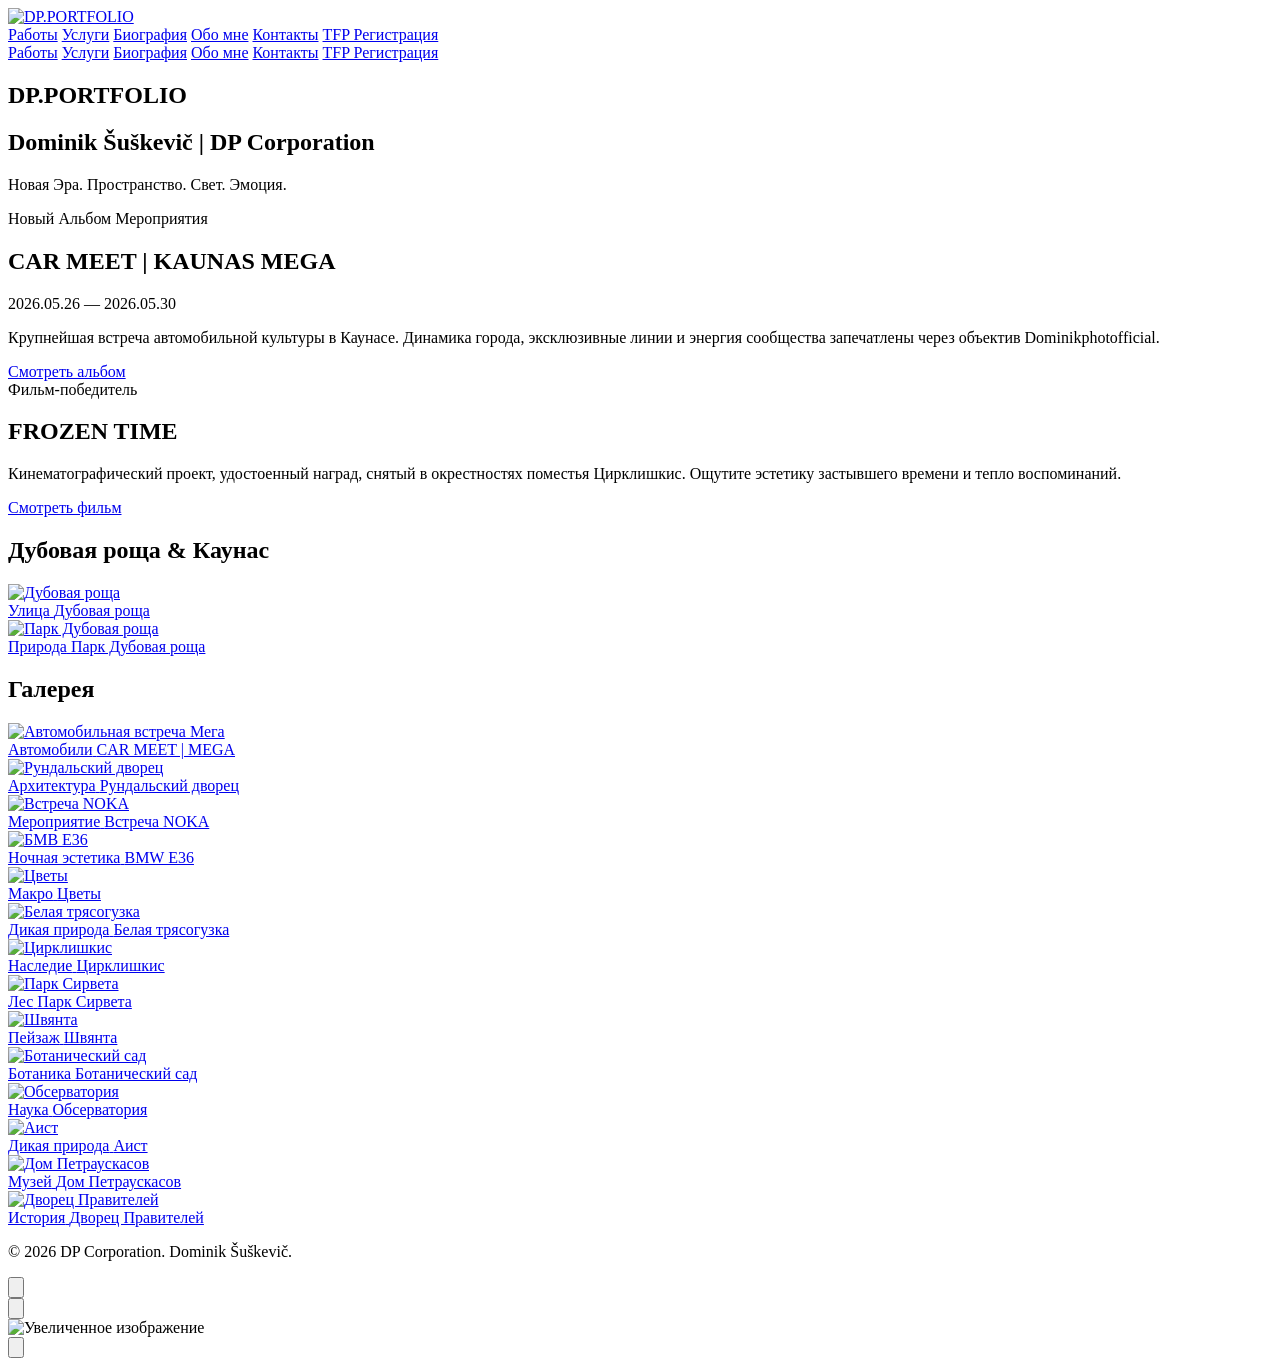
==== index.html @ 05be157c "Create index.html" ====
<!DOCTYPE html>
<html lang="ru">
<head>
    <meta charset="UTF-8">
    <meta name="viewport" content="width=device-width, initial-scale=1.0, maximum-scale=1.0, user-scalable=no">
    <title>DP.PORTFOLIO | Новая Эра</title>
    <meta name="description" content="Кино в повседневности. Истории, остановленные во времени. DP.PORTFOLIO — это не галерея изображений. Это визуальный рассказ.">
    <meta name="robots" content="index, follow, max-image-preview:large, max-video-preview:-1">
    <link rel="canonical" href="https://ru.dominikphotofficial.lt/">
    <meta property="og:type" content="website">
    <meta property="og:site_name" content="DP.PORTFOLIO">
    <meta property="og:title" content="DP.PORTFOLIO | Новая Эра">
    <meta property="og:description" content="Кино в повседневности. Истории, остановленные во времени.">
    <meta property="og:url" content="https://ru.dominikphotofficial.lt/">
    <meta property="og:image" content="https://i.postimg.cc/90JLjs3J/IMG-7652.jpg">
    <meta property="og:image:width" content="1200">
    <meta property="og:image:height" content="800">
    <meta property="og:locale" content="ru_RU">
    <meta name="twitter:card" content="summary_large_image">
    <meta name="twitter:title" content="DP.PORTFOLIO | Новая Эра">
    <meta name="twitter:description" content="Кино в повседневности. Истории, остановленные во времени.">
    <meta name="twitter:image" content="https://i.postimg.cc/90JLjs3J/IMG-7652.jpg">
    <link rel="preconnect" href="https://fonts.googleapis.com">
    <link rel="preconnect" href="https://fonts.gstatic.com" crossorigin>
    <link href="https://fonts.googleapis.com/css2?family=Josefin+Sans:wght@300;400&family=Jost:wght@300;400;500;600&display=swap" rel="stylesheet">
    <link rel="stylesheet" href="style.css">
    <link rel="icon" type="image/png" href="https://iili.io/fjNLbs4.png">
    <script type="application/ld+json">
    {
      "@context": "https://schema.org",
      "@type": "Organization",
      "name": "DP Corporation",
      "url": "https://ru.dominikphotofficial.lt/",
      "logo": "https://iili.io/fjNLbs4.png",
      "brand": {
        "@type": "Brand",
        "name": "DP.PORTFOLIO"
      },
      "founder": {
        "@type": "Person",
        "name": "Dominik Šuškevič",
        "jobTitle": "Director, Photographer, Cinematographer",
        "url": "https://ru.dominikphotofficial.lt/biography.html"
      }
    }
    </script>
</head>
<body>
    <div id="preloader">
        <div class="loader"></div>
    </div>
    
    <header id="main-header">
        <a href="index.html" class="logo">
            <img src="https://iili.io/fjNLbs4.png" alt="DP.PORTFOLIO">
        </a>
        <nav class="desktop-nav">
            <a href="index.html" class="nav-link">Работы</a>
            <a href="services.html" class="nav-link">Услуги</a>
            <a href="biography.html" class="nav-link">Биография</a>
            <a href="about.html" class="nav-link">Обо мне</a>
            <a href="contacts.html" class="nav-link">Контакты</a>
            <a href="tfp-booking.html" class="nav-link tfp-link">TFP Регистрация</a>
        </nav>
        <div class="burger" id="burger-menu">
            <span></span>
            <span></span>
            <span></span>
        </div>
    </header>

    <div class="nav-overlay" id="nav-overlay">
        <nav class="mobile-nav">
            <a href="index.html" class="nav-link">Работы</a>
            <a href="services.html" class="nav-link">Услуги</a>
            <a href="biography.html" class="nav-link">Биография</a>
            <a href="about.html" class="nav-link">Обо мне</a>
            <a href="contacts.html" class="nav-link">Контакты</a>
            <a href="tfp-booking.html" class="nav-link tfp-link">TFP Регистрация</a>
        </nav>
    </div>
    
    <section class="hero fade-in-up">
        <div class="hero-slider">
            <div class="hero-slide active" style="background-image: url('https://i.postimg.cc/90JLjs3J/IMG-7652.jpg');"></div>
            <div class="hero-slide" style="background-image: url('https://i.postimg.cc/4NqyTsg1/LATVIJA-2025-33.jpg');"></div>
            <div class="hero-slide" style="background-image: url('https://i.postimg.cc/vTpSGtSm/BMWE36-01.jpg');"></div>
        </div>
        <div class="hero-overlay"></div>
        <div class="hero-content">
            <h1>DP.PORTFOLIO</h1>
            <h2>Dominik Šuškevič | DP Corporation</h2>
            <div class="divider"></div>
            <p>Новая Эра. Пространство. Свет. Эмоция.</p>
        </div>
    </section>

    <section class="container">
        <div class="film-promo-board fade-in-up">
            <div class="promo-bg" style="background-image: url('https://i.postimg.cc/90JLjs3J/IMG-7652.jpg');"></div>
            <div class="promo-content">
                <span class="promo-badge">Новый Альбом Мероприятия</span>
                <h2>CAR MEET | KAUNAS MEGA</h2>
                <p class="promo-date">2026.05.26 — 2026.05.30</p>
                <div class="divider"></div>
                <p>Крупнейшая встреча автомобильной культуры в Каунасе. Динамика города, эксклюзивные линии и энергия сообщества запечатлены через объектив Dominikphotofficial.</p>
                <a href="albums/car-meet-kaunas.html" class="promo-btn">Смотреть альбом</a>
            </div>
        </div>

        <div class="film-promo-board dark-board fade-in-up">
            <div class="promo-bg" style="background-image: url('https://i.postimg.cc/65bZ2sxk/Frozen-time.png');"></div>
            <div class="promo-content">
                <span class="promo-badge">Фильм-победитель</span>
                <h2>FROZEN TIME</h2>
                <div class="divider"></div>
                <p>Кинематографический проект, удостоенный наград, снятый в окрестностях поместья Цирклишкис. Ощутите эстетику застывшего времени и тепло воспоминаний.</p>
                <a href="frozen-time.html" class="promo-btn">Смотреть фильм</a>
            </div>
        </div>

        <h2 class="section-title fade-in-up">Дубовая роща & Каунас</h2>
        <div class="divider fade-in-up"></div>
        <div class="bento-grid">
            <a href="albums/azuolynas.html" class="bento-item bento-wide fade-in-up">
                <img src="https://i.postimg.cc/B60zcQNx/street-nature-01.jpg" alt="Дубовая роща" loading="lazy">
                <div class="bento-overlay">
                    <span class="bento-category">Улица</span>
                    <span class="bento-title">Дубовая роща</span>
                </div>
            </a>
            <a href="albums/azuolyno-parkas.html" class="bento-item bento-wide fade-in-up">
                <img src="https://i.postimg.cc/8PmLjkfL/street_azuolynas_33.jpg" alt="Парк Дубовая роща" loading="lazy">
                <div class="bento-overlay">
                    <span class="bento-category">Природа</span>
                    <span class="bento-title">Парк Дубовая роща</span>
                </div>
            </a>
        </div>

        <h2 class="section-title fade-in-up">Галерея</h2>
        <div class="divider fade-in-up"></div>
        <div class="bento-grid">
            <a href="albums/car-meet-kaunas.html" class="bento-item bento-large fade-in-up">
                <img src="https://i.postimg.cc/90JLjs3J/IMG-7652.jpg" alt="Автомобильная встреча Мега" loading="lazy">
                <div class="bento-overlay">
                    <span class="bento-category">Автомобили</span>
                    <span class="bento-title">CAR MEET | MEGA</span>
                </div>
            </a>
            <a href="albums/rundale.html" class="bento-item fade-in-up">
                <img src="https://i.postimg.cc/4NqyTsg1/LATVIJA-2025-33.jpg" alt="Рундальский дворец" loading="lazy">
                <div class="bento-overlay">
                    <span class="bento-category">Архитектура</span>
                    <span class="bento-title">Рундальский дворец</span>
                </div>
            </a>
            <a href="albums/noka.html" class="bento-item bento-tall fade-in-up">
                <img src="https://i.postimg.cc/28SthTZg/noka-car-01.jpg" alt="Встреча NOKA" loading="lazy">
                <div class="bento-overlay">
                    <span class="bento-category">Мероприятие</span>
                    <span class="bento-title">Встреча NOKA</span>
                </div>
            </a>
            <a href="albums/bmw-e36.html" class="bento-item fade-in-up">
                <img src="https://i.postimg.cc/vTpSGtSm/BMWE36-01.jpg" alt="БМВ Е36" loading="lazy">
                <div class="bento-overlay">
                    <span class="bento-category">Ночная эстетика</span>
                    <span class="bento-title">BMW E36</span>
                </div>
            </a>
            <a href="albums/geles.html" class="bento-item fade-in-up">
                <img src="https://i.postimg.cc/Dy2Q1ryc/Flower-01.jpg" alt="Цветы" loading="lazy">
                <div class="bento-overlay">
                    <span class="bento-category">Макро</span>
                    <span class="bento-title">Цветы</span>
                </div>
            </a>
            <a href="albums/baltoji-kiele.html" class="bento-item fade-in-up">
                <img src="https://i.postimg.cc/KYbYwNkK/bird-01.jpg" alt="Белая трясогузка" loading="lazy">
                <div class="bento-overlay">
                    <span class="bento-category">Дикая природа</span>
                    <span class="bento-title">Белая трясогузка</span>
                </div>
            </a>
            <a href="albums/cirkliskis.html" class="bento-item fade-in-up">
                <img src="https://i.postimg.cc/x8pRF86C/cirkliskis-01.jpg" alt="Цирклишкис" loading="lazy">
                <div class="bento-overlay">
                    <span class="bento-category">Наследие</span>
                    <span class="bento-title">Цирклишкис</span>
                </div>
            </a>
            <a href="albums/sirvetos-parkas.html" class="bento-item bento-wide fade-in-up">
                <img src="https://i.postimg.cc/X7gd6GTN/srp-01.jpg" alt="Парк Сирвета" loading="lazy">
                <div class="bento-overlay">
                    <span class="bento-category">Лес</span>
                    <span class="bento-title">Парк Сирвета</span>
                </div>
            </a>
            <a href="albums/sventa.html" class="bento-item fade-in-up">
                <img src="https://i.postimg.cc/QM6Nbm4p/venta-0.jpg" alt="Швянта" loading="lazy">
                <div class="bento-overlay">
                    <span class="bento-category">Пейзаж</span>
                    <span class="bento-title">Швянта</span>
                </div>
            </a>
            <a href="albums/vdu-sodas.html" class="bento-item bento-tall fade-in-up">
                <img src="https://i.postimg.cc/HL0Fv0Xk/vdu-botanikos-sodas-01.jpg" alt="Ботанический сад" loading="lazy">
                <div class="bento-overlay">
                    <span class="bento-category">Ботаника</span>
                    <span class="bento-title">Ботанический сад</span>
                </div>
            </a>
            <a href="albums/moletu-observatorija.html" class="bento-item fade-in-up">
                <img src="https://i.postimg.cc/3x3PgfJH/Teleskopas-165-cm.png" alt="Обсерватория" loading="lazy">
                <div class="bento-overlay">
                    <span class="bento-category">Наука</span>
                    <span class="bento-title">Обсерватория</span>
                </div>
            </a>
            <a href="albums/gandras.html" class="bento-item fade-in-up">
                <img src="https://i.postimg.cc/KYtMgjLT/Gandras-01.jpg" alt="Аист" loading="lazy">
                <div class="bento-overlay">
                    <span class="bento-category">Дикая природа</span>
                    <span class="bento-title">Аист</span>
                </div>
            </a>
            <a href="albums/petrausku-namai.html" class="bento-item bento-tall fade-in-up">
                <img src="https://i.postimg.cc/8k0XLvTx/miko-ir-kipro-petrausku-namai-01.jpg" alt="Дом Петраускасов" loading="lazy">
                <div class="bento-overlay">
                    <span class="bento-category">Музей</span>
                    <span class="bento-title">Дом Петраускасов</span>
                </div>
            </a>
            <a href="albums/valdovu-rumai.html" class="bento-item bento-wide fade-in-up">
                <img src="https://i.postimg.cc/C5XjhNy7/Vilniaus-muziejus.png" alt="Дворец Правителей" loading="lazy">
                <div class="bento-overlay">
                    <span class="bento-category">История</span>
                    <span class="bento-title">Дворец Правителей</span>
                </div>
            </a>
        </div>
    </section>

    <footer>
        <p>&copy; 2026 DP Corporation. Dominik Šuškevič.</p>
    </footer>

    <div id="lightbox" class="lightbox">
        <div class="lightbox-top">
            <span id="lightbox-counter"></span>
            <button class="lightbox-close" aria-label="Закрыть">
                <svg viewBox="0 0 24 24" fill="none" stroke="currentColor" stroke-width="1" stroke-linecap="round" stroke-linejoin="round"><line x1="18" y1="6" x2="6" y2="18"></line><line x1="6" y1="6" x2="18" y2="18"></line></svg>
            </button>
        </div>
        <button class="lightbox-prev" aria-label="Предыдущее изображение">
            <svg viewBox="0 0 24 24" fill="none" stroke="currentColor" stroke-width="1" stroke-linecap="round" stroke-linejoin="round"><polyline points="15 18 9 12 15 6"></polyline></svg>
        </button>
        <div class="lightbox-image-wrapper">
            <img id="lightbox-img" src="" alt="Увеличенное изображение">
        </div>
        <button class="lightbox-next" aria-label="Следующее изображение">
            <svg viewBox="0 0 24 24" fill="none" stroke="currentColor" stroke-width="1" stroke-linecap="round" stroke-linejoin="round"><polyline points="9 18 15 12 9 6"></polyline></svg>
        </button>
    </div>

    <script src="script.js"></script>
</body>
</html>
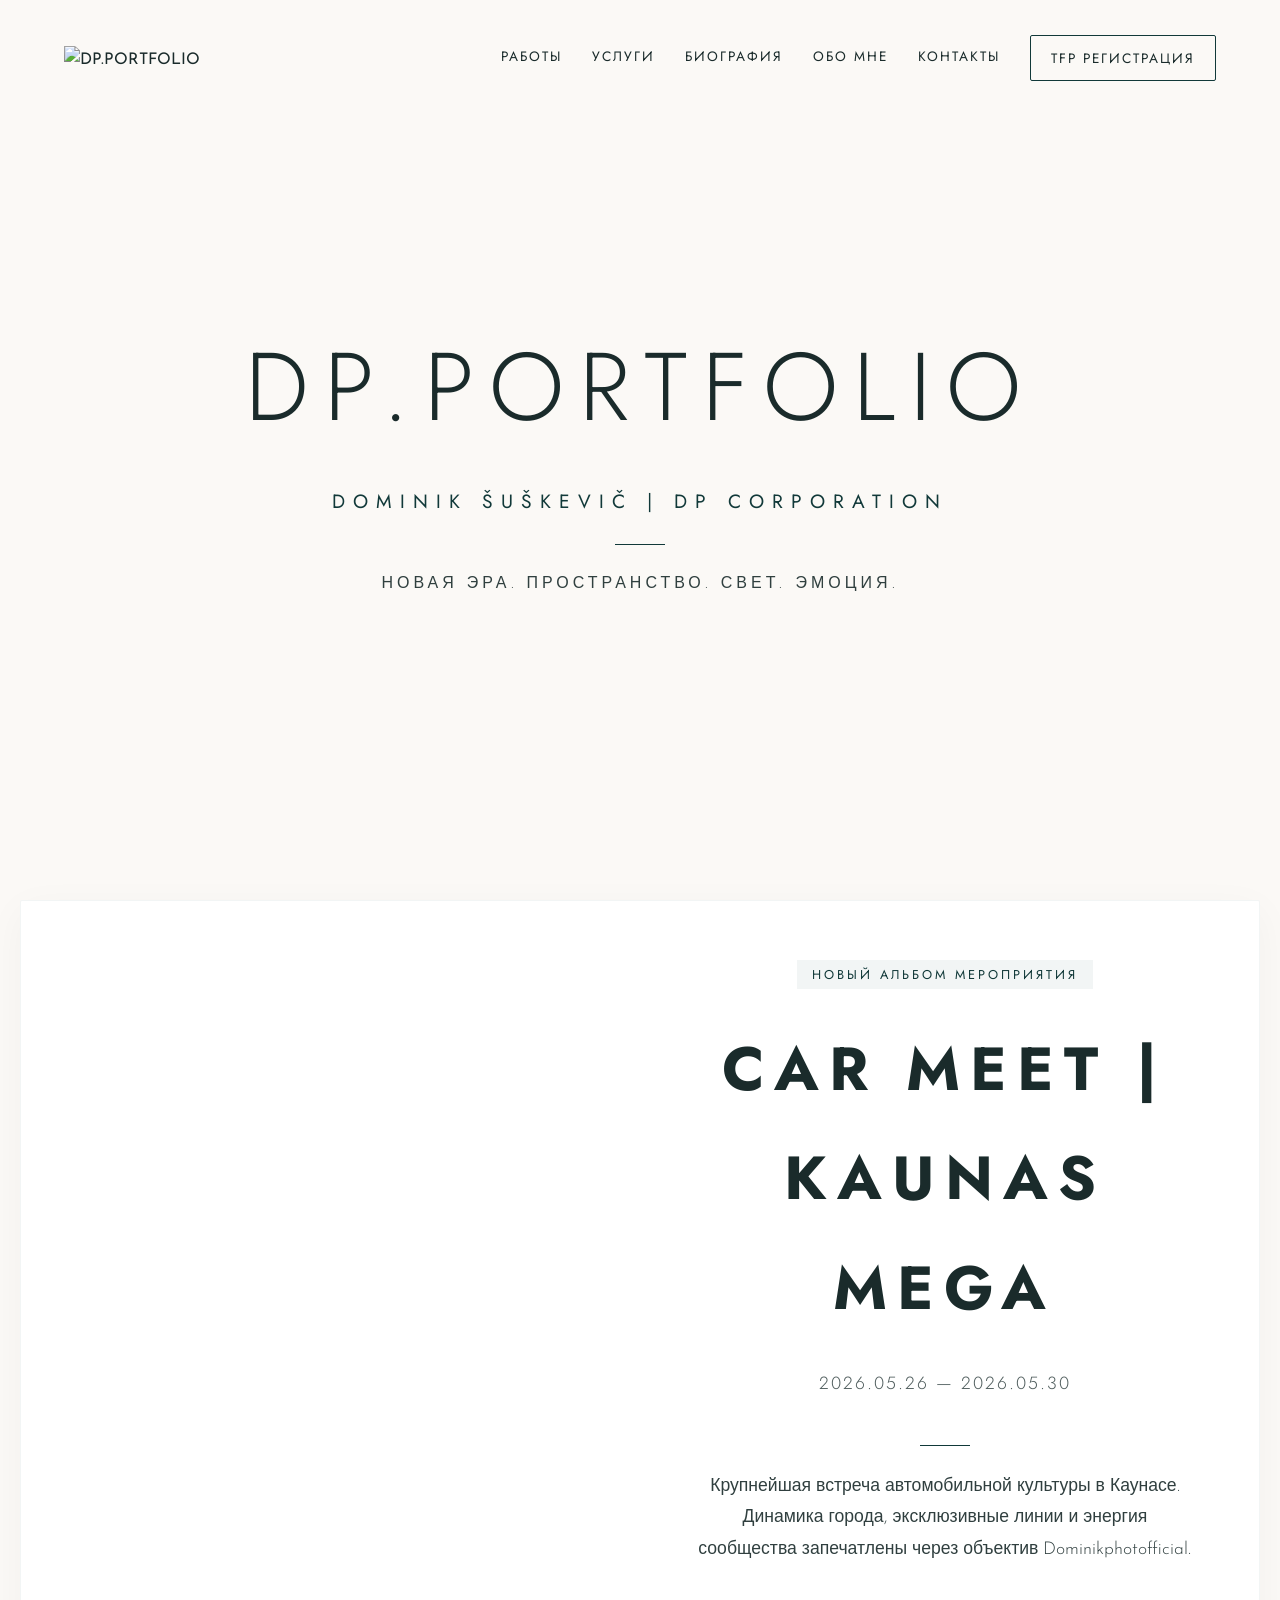
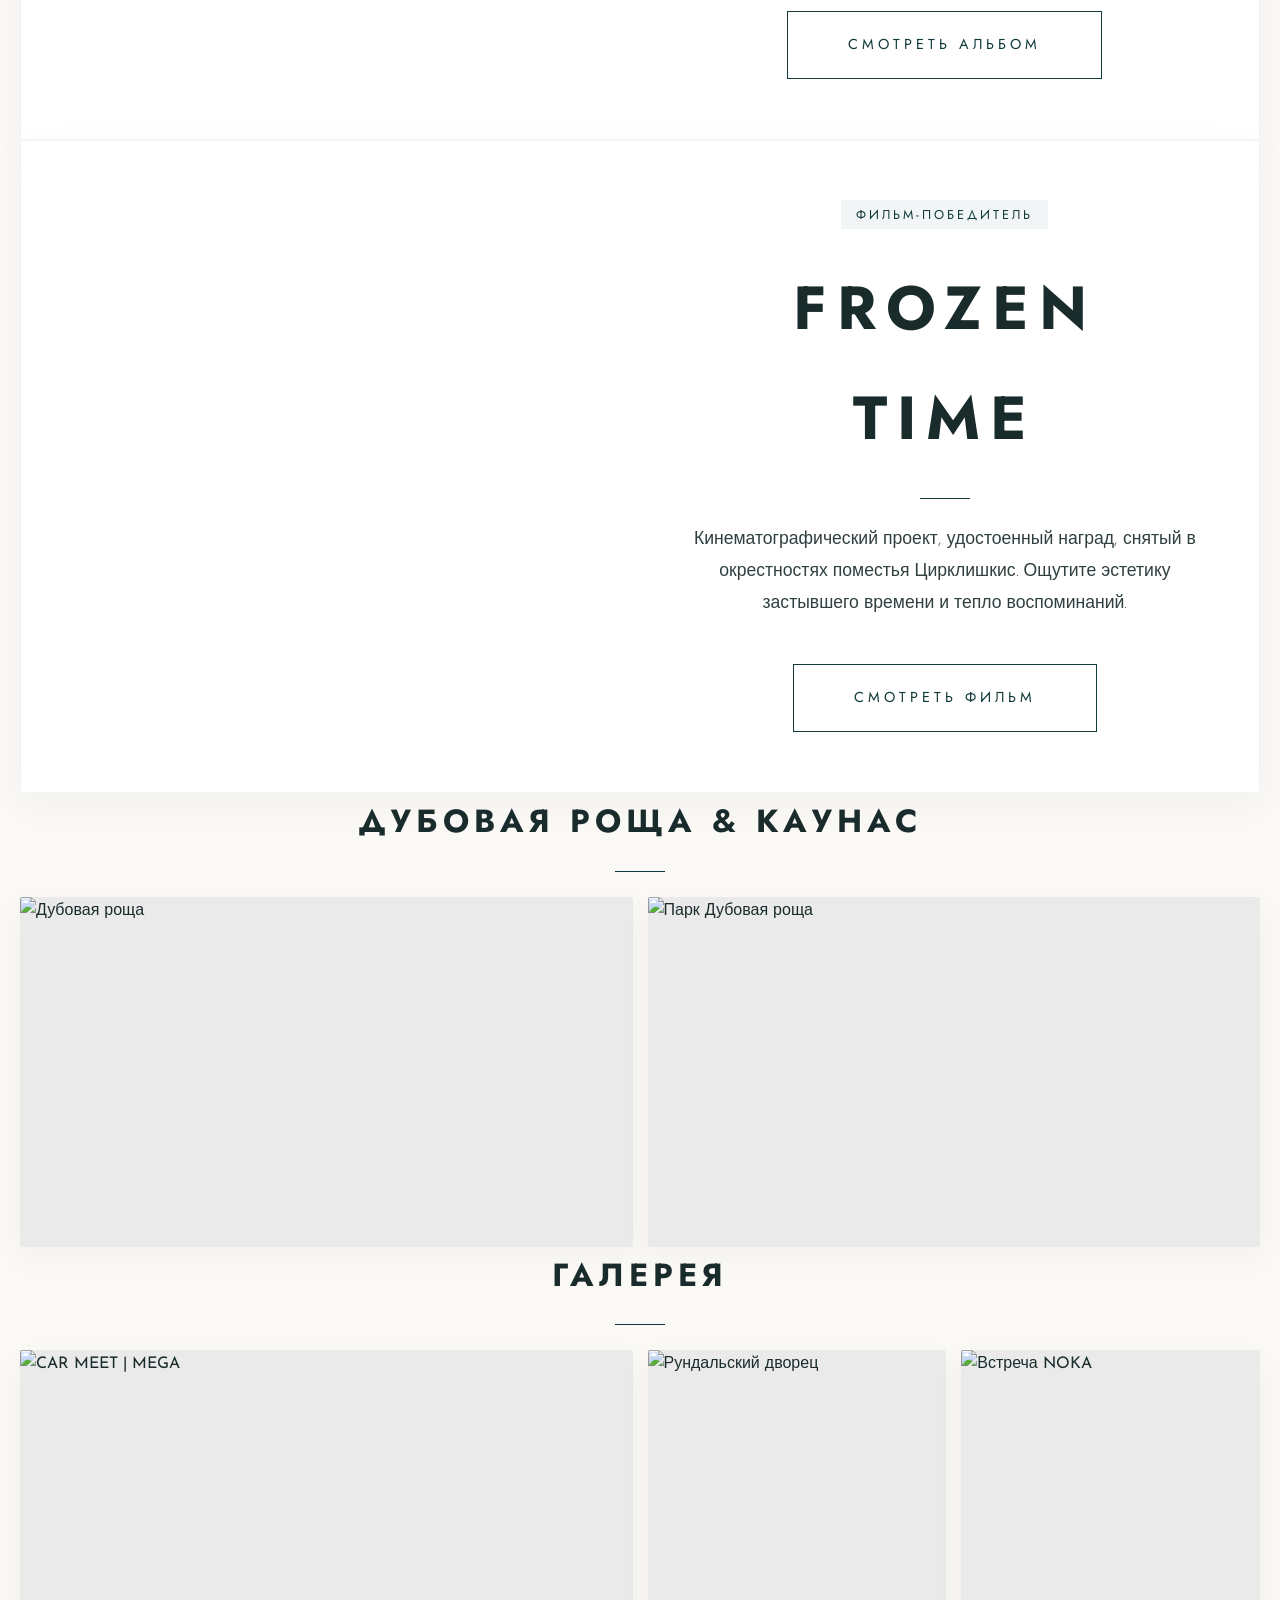
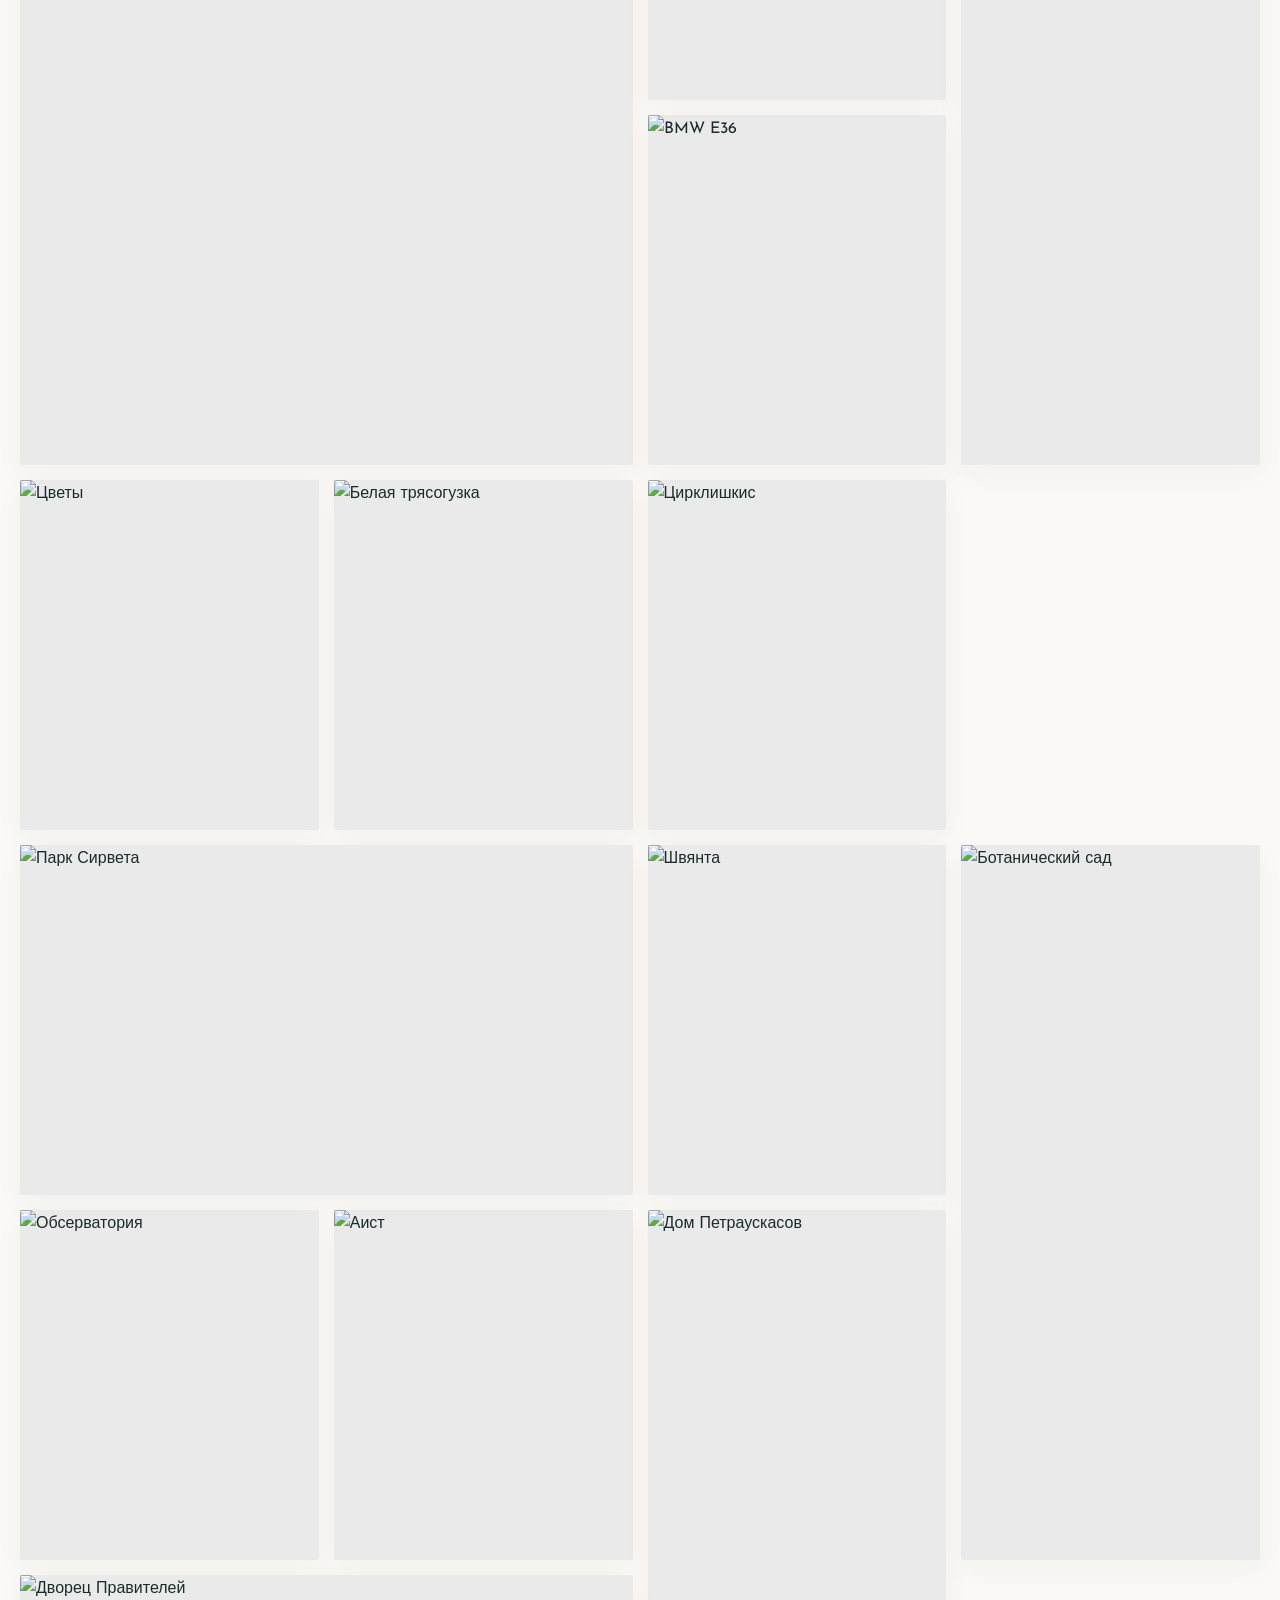
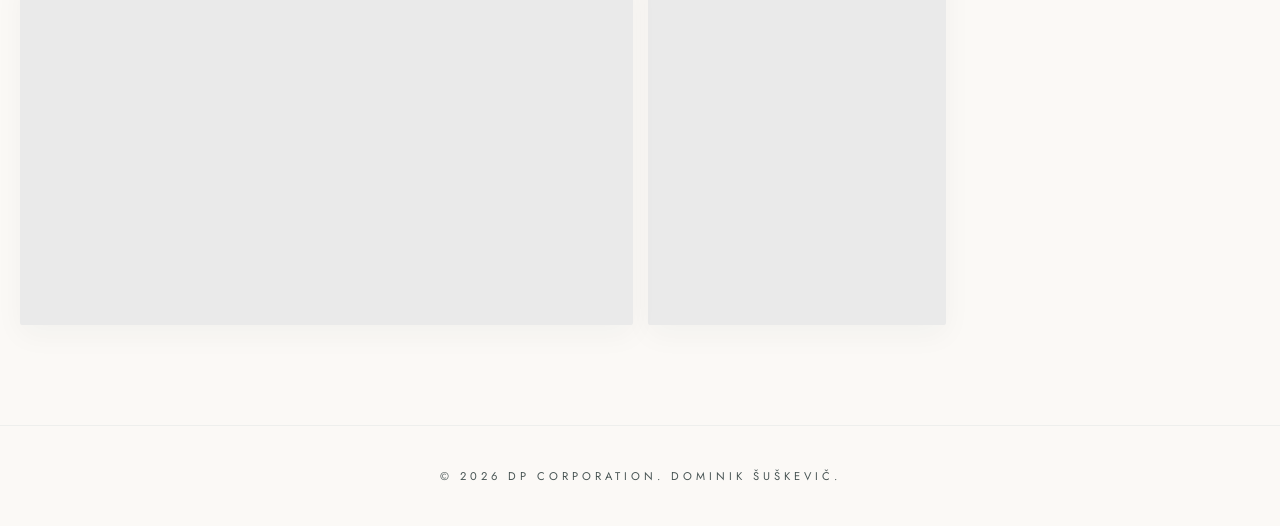
==== commit 1f7ec6da: "Update index.html" ====
--- a/index.html
+++ b/index.html
@@ -97,7 +97,7 @@
 
     <section class="container">
         <div class="film-promo-board fade-in-up">
-            <div class="promo-bg" style="background-image: url('https://i.postimg.cc/90JLjs3J/IMG-7652.jpg');"></div>
+            <div class="promo-bg" style="background-image: url('https://i.postimg.cc/90JLjs3J/IMG-7652.jpg');" role="img" aria-label="CAR MEET | KAUNAS MEGA"></div>
             <div class="promo-content">
                 <span class="promo-badge">Новый Альбом Мероприятия</span>
                 <h2>CAR MEET | KAUNAS MEGA</h2>
@@ -109,7 +109,7 @@
         </div>
 
         <div class="film-promo-board dark-board fade-in-up">
-            <div class="promo-bg" style="background-image: url('https://i.postimg.cc/65bZ2sxk/Frozen-time.png');"></div>
+            <div class="promo-bg" style="background-image: url('https://i.postimg.cc/65bZ2sxk/Frozen-time.png');" role="img" aria-label="FROZEN TIME"></div>
             <div class="promo-content">
                 <span class="promo-badge">Фильм-победитель</span>
                 <h2>FROZEN TIME</h2>
@@ -142,7 +142,7 @@
         <div class="divider fade-in-up"></div>
         <div class="bento-grid">
             <a href="albums/car-meet-kaunas.html" class="bento-item bento-large fade-in-up">
-                <img src="https://i.postimg.cc/90JLjs3J/IMG-7652.jpg" alt="Автомобильная встреча Мега" loading="lazy">
+                <img src="https://i.postimg.cc/90JLjs3J/IMG-7652.jpg" alt="CAR MEET | MEGA" loading="lazy">
                 <div class="bento-overlay">
                     <span class="bento-category">Автомобили</span>
                     <span class="bento-title">CAR MEET | MEGA</span>
@@ -163,7 +163,7 @@
                 </div>
             </a>
             <a href="albums/bmw-e36.html" class="bento-item fade-in-up">
-                <img src="https://i.postimg.cc/vTpSGtSm/BMWE36-01.jpg" alt="БМВ Е36" loading="lazy">
+                <img src="https://i.postimg.cc/vTpSGtSm/BMWE36-01.jpg" alt="BMW E36" loading="lazy">
                 <div class="bento-overlay">
                     <span class="bento-category">Ночная эстетика</span>
                     <span class="bento-title">BMW E36</span>
--- a/style.css
+++ b/style.css
@@ -0,0 +1,848 @@
+:root {
+    --bg-color: #FBF9F6;
+    --accent-color: #113939;
+    --text-color: #1A2B2B;
+    --accent-light: #2A5C5C;
+    --font-heading: 'Jost', sans-serif;
+    --font-body: 'Josefin Sans', sans-serif;
+    --cb: cubic-bezier(0.16, 1, 0.3, 1);
+}
+
+* {
+    margin: 0;
+    padding: 0;
+    box-sizing: border-box;
+}
+
+body {
+    background-color: var(--bg-color);
+    color: var(--text-color);
+    font-family: var(--font-body);
+    -webkit-font-smoothing: antialiased;
+    overflow-x: hidden;
+    line-height: 1.8;
+}
+
+::-webkit-scrollbar {
+    width: 6px;
+}
+
+::-webkit-scrollbar-track {
+    background: var(--bg-color);
+}
+
+::-webkit-scrollbar-thumb {
+    background: var(--accent-color);
+    border-radius: 3px;
+}
+
+::-webkit-scrollbar-thumb:hover {
+    background: var(--accent-light);
+}
+
+::selection {
+    background: rgba(17, 57, 57, 0.2);
+    color: var(--accent-color);
+}
+
+a {
+    text-decoration: none;
+    color: inherit;
+    transition: color 0.4s var(--cb);
+}
+
+img {
+    max-width: 100%;
+    display: block;
+}
+
+h1, h2, h3, h4, h5, h6, .nav-link, .bento-title, .bento-category, .promo-badge {
+    font-family: var(--font-heading);
+    text-transform: uppercase;
+}
+
+.divider {
+    width: 50px;
+    height: 1px;
+    background-color: var(--accent-color);
+    margin: 0 auto 25px auto;
+}
+
+#preloader {
+    position: fixed;
+    top: 0;
+    left: 0;
+    width: 100vw;
+    height: 100vh;
+    background-color: var(--bg-color);
+    z-index: 9999;
+    display: flex;
+    justify-content: center;
+    align-items: center;
+    transition: opacity 0.8s var(--cb);
+}
+
+.loader {
+    width: 40px;
+    height: 40px;
+    border: 1px solid rgba(17, 57, 57, 0.1);
+    border-top: 1px solid var(--accent-color);
+    border-radius: 50%;
+    animation: spin 1s linear infinite;
+}
+
+@keyframes spin {
+    0% { transform: rotate(0deg); }
+    100% { transform: rotate(360deg); }
+}
+
+header {
+    position: fixed;
+    top: 0;
+    left: 0;
+    width: 100%;
+    padding: 35px 5vw;
+    display: flex;
+    justify-content: space-between;
+    align-items: center;
+    z-index: 1000;
+    transition: background-color 0.4s var(--cb), padding 0.4s var(--cb), box-shadow 0.4s var(--cb), border-bottom 0.4s var(--cb);
+    border-bottom: 1px solid transparent;
+}
+
+header.scrolled {
+    background-color: rgba(251, 249, 246, 0.9);
+    backdrop-filter: blur(12px);
+    -webkit-backdrop-filter: blur(12px);
+    padding: 20px 5vw;
+    box-shadow: 0 10px 30px rgba(17, 57, 57, 0.04);
+    border-bottom: 1px solid rgba(17, 57, 57, 0.05);
+}
+
+.logo img {
+    height: 24px;
+    transition: transform 0.4s var(--cb), opacity 0.4s var(--cb);
+}
+
+.logo img:hover {
+    opacity: 0.7;
+    transform: scale(1.05);
+}
+
+.desktop-nav {
+    display: flex;
+    gap: 30px;
+    align-items: center;
+}
+
+.desktop-nav .nav-link {
+    font-size: 0.85rem;
+    letter-spacing: 2px;
+    position: relative;
+    padding-bottom: 5px;
+}
+
+.desktop-nav .nav-link::after {
+    content: '';
+    position: absolute;
+    bottom: 0;
+    left: 0;
+    width: 0;
+    height: 1px;
+    background-color: var(--accent-color);
+    transition: width 0.4s var(--cb);
+}
+
+.desktop-nav .nav-link:hover::after {
+    width: 100%;
+}
+
+.desktop-nav .tfp-link {
+    border: 1px solid var(--accent-color);
+    padding: 10px 20px;
+    border-radius: 2px;
+}
+
+.desktop-nav .tfp-link::after {
+    display: none;
+}
+
+.desktop-nav .tfp-link:hover {
+    background-color: var(--accent-color);
+    color: var(--bg-color);
+}
+
+.burger {
+    display: none;
+    flex-direction: column;
+    justify-content: space-between;
+    width: 30px;
+    height: 14px;
+    cursor: pointer;
+    z-index: 1001;
+}
+
+.burger span {
+    display: block;
+    height: 1px;
+    width: 100%;
+    background-color: var(--text-color);
+    transition: transform 0.4s var(--cb), opacity 0.4s var(--cb), background-color 0.4s var(--cb);
+}
+
+.burger.active span {
+    background-color: var(--accent-light);
+}
+
+.burger.active span:nth-child(1) {
+    transform: translateY(6.5px) rotate(45deg);
+}
+
+.burger.active span:nth-child(2) {
+    opacity: 0;
+}
+
+.burger.active span:nth-child(3) {
+    transform: translateY(-6.5px) rotate(-45deg);
+}
+
+.nav-overlay {
+    position: fixed;
+    top: 0;
+    left: 0;
+    width: 100vw;
+    height: 100vh;
+    background: rgba(251, 249, 246, 0.95);
+    backdrop-filter: blur(10px);
+    -webkit-backdrop-filter: blur(10px);
+    display: flex;
+    justify-content: center;
+    align-items: center;
+    opacity: 0;
+    pointer-events: none;
+    transition: opacity 0.5s var(--cb);
+    z-index: 999;
+}
+
+.nav-overlay.active {
+    opacity: 1;
+    pointer-events: auto;
+}
+
+.mobile-nav {
+    display: flex;
+    flex-direction: column;
+    align-items: center;
+    gap: 35px;
+}
+
+.mobile-nav .nav-link {
+    font-size: 2.5rem;
+    font-weight: 300;
+    letter-spacing: 6px;
+    color: var(--text-color);
+    transition: color 0.4s var(--cb), transform 0.4s var(--cb);
+}
+
+.mobile-nav .nav-link:hover {
+    color: var(--accent-light);
+    transform: scale(1.05);
+}
+
+.mobile-nav .tfp-link {
+    font-size: 1.2rem;
+    font-weight: 500;
+    color: var(--accent-light);
+    border: 1px solid var(--accent-light);
+    border-radius: 2px;
+    padding: 15px 35px;
+    margin-top: 20px;
+}
+
+.mobile-nav .tfp-link:hover {
+    background-color: rgba(42, 92, 92, 0.1);
+}
+
+.hero {
+    position: relative;
+    height: 100vh;
+    display: flex;
+    justify-content: center;
+    align-items: center;
+    text-align: center;
+    overflow: hidden;
+}
+
+.hero-slider {
+    position: absolute;
+    top: 0;
+    left: 0;
+    width: 100%;
+    height: 100%;
+    z-index: 1;
+}
+
+.hero-slide {
+    position: absolute;
+    top: 0;
+    left: 0;
+    width: 100%;
+    height: 100%;
+    background-size: cover;
+    background-position: center;
+    opacity: 0;
+    transition: opacity 1.5s var(--cb);
+}
+
+.hero-overlay {
+    position: absolute;
+    top: 0;
+    left: 0;
+    width: 100%;
+    height: 100%;
+    background: linear-gradient(to bottom, rgba(251, 249, 246, 0.2) 0%, var(--bg-color) 100%);
+    z-index: 2;
+}
+
+.hero-slide.active {
+    opacity: 1;
+}
+
+.hero-content {
+    position: relative;
+    z-index: 3;
+    padding: 0 20px;
+}
+
+.hero-content h1 {
+    font-size: clamp(3rem, 8vw, 6rem);
+    font-weight: 300;
+    letter-spacing: 15px;
+    margin-bottom: 10px;
+    color: var(--text-color);
+}
+
+.hero-content h2 {
+    font-size: clamp(0.9rem, 2vw, 1.2rem);
+    font-weight: 400;
+    letter-spacing: 8px;
+    color: var(--accent-color);
+    margin-bottom: 25px;
+}
+
+.hero-content p {
+    font-family: var(--font-body);
+    font-size: clamp(0.8rem, 1.5vw, 1rem);
+    font-weight: 300;
+    letter-spacing: 4px;
+    text-transform: uppercase;
+    color: rgba(26, 43, 43, 0.9); /* Увеличена непрозрачность для контраста */
+}
+
+.container {
+    max-width: 1600px;
+    margin: 0 auto;
+    padding: 0 20px 100px;
+}
+
+.section-title {
+    text-align: center;
+    font-size: 2rem;
+    letter-spacing: 5px;
+    margin-bottom: 20px;
+    color: var(--text-color);
+}
+
+.film-promo-board {
+    display: flex;
+    align-items: center;
+    flex-wrap: wrap;
+    background: #ffffff;
+    border-radius: 2px;
+    overflow: hidden;
+    box-shadow: 0 10px 40px rgba(17, 57, 57, 0.04);
+    border: 1px solid rgba(17, 57, 57, 0.05);
+}
+
+.promo-bg {
+    flex: 1.2;
+    min-width: 300px;
+    height: 450px;
+    background-position: center;
+    background-size: cover;
+    background-repeat: no-repeat;
+}
+
+.promo-content {
+    flex: 1;
+    min-width: 300px;
+    padding: 60px;
+    color: var(--text-color);
+    text-align: center;
+}
+
+.promo-badge {
+    letter-spacing: 3px;
+    font-size: 0.8rem;
+    background: rgba(17, 57, 57, 0.05);
+    padding: 5px 15px;
+    color: var(--accent-color);
+}
+
+.promo-date {
+    font-family: var(--font-heading);
+    font-weight: 400;
+    letter-spacing: 2px;
+    margin-bottom: 20px;
+    color: rgba(26, 43, 43, 0.85); /* Увеличена непрозрачность для контраста */
+}
+
+.promo-content h2 {
+    font-size: clamp(2.2rem, 6vw, 3.8rem);
+    margin: 25px 0;
+    letter-spacing: 10px;
+}
+
+.promo-content p {
+    font-weight: 300;
+    margin-bottom: 45px;
+    opacity: 0.9;
+    font-size: 1.1rem;
+}
+
+.promo-btn {
+    display: inline-block;
+    padding: 20px 60px;
+    border: 1px solid var(--accent-color);
+    color: var(--accent-color);
+    font-family: var(--font-heading);
+    text-transform: uppercase;
+    letter-spacing: 4px;
+    font-size: 0.9rem;
+    transition: all 0.4s var(--cb);
+    background: transparent;
+}
+
+.promo-btn:hover {
+    background: var(--accent-color);
+    color: var(--bg-color);
+    box-shadow: 0 10px 20px rgba(17, 57, 57, 0.1);
+}
+
+.bento-grid {
+    display: grid;
+    grid-template-columns: repeat(4, 1fr);
+    grid-auto-rows: 350px;
+    gap: 15px;
+}
+
+.bento-item {
+    position: relative;
+    overflow: hidden;
+    background-color: #eaeaea;
+    border-radius: 2px;
+    display: block;
+    box-shadow: 0 10px 30px rgba(17, 57, 57, 0.04);
+}
+
+.bento-large { grid-column: span 2; grid-row: span 2; }
+.bento-wide { grid-column: span 2; grid-row: span 1; }
+.bento-tall { grid-column: span 1; grid-row: span 2; }
+
+.bento-item img {
+    width: 100%;
+    height: 100%;
+    object-fit: cover;
+    transition: transform 1.2s var(--cb);
+}
+
+.bento-overlay {
+    position: absolute;
+    inset: 0;
+    background: linear-gradient(to top, rgba(251, 249, 246, 0.95) 0%, rgba(251, 249, 246, 0.4) 50%, transparent 100%);
+    display: flex;
+    flex-direction: column;
+    justify-content: flex-end;
+    padding: 40px 30px;
+    opacity: 0;
+    transition: opacity 0.5s var(--cb);
+}
+
+.bento-category {
+    font-size: 0.7rem;
+    letter-spacing: 4px;
+    color: var(--accent-light);
+    margin-bottom: 8px;
+}
+
+.bento-title {
+    font-size: 1.4rem;
+    letter-spacing: 2px;
+    font-weight: 500;
+    color: var(--text-color);
+    transform: translateY(15px);
+    transition: transform 0.5s var(--cb);
+}
+
+.bento-item:hover img {
+    transform: scale(1.05);
+}
+
+.bento-item:hover .bento-overlay {
+    opacity: 1;
+}
+
+.bento-item:hover .bento-title {
+    transform: translateY(0);
+}
+
+.gallery-grid {
+    column-count: 3;
+    column-gap: 20px;
+    padding-bottom: 80px;
+}
+
+.gallery-item {
+    break-inside: avoid;
+    margin-bottom: 20px;
+    cursor: zoom-in;
+    overflow: hidden;
+    border-radius: 2px;
+    box-shadow: 0 10px 30px rgba(17, 57, 57, 0.04);
+}
+
+.gallery-item img {
+    width: 100%;
+    display: block;
+    transition: transform 0.8s var(--cb);
+}
+
+.gallery-item:hover img {
+    transform: scale(1.03);
+}
+
+.lightbox {
+    position: fixed;
+    top: 0;
+    left: 0;
+    width: 100%;
+    height: 100%;
+    background: rgba(8, 8, 8, 0.95);
+    backdrop-filter: blur(15px);
+    -webkit-backdrop-filter: blur(15px);
+    z-index: 2000;
+    display: flex;
+    justify-content: center;
+    align-items: center;
+    opacity: 0;
+    pointer-events: none;
+    transition: opacity 0.4s var(--cb);
+}
+
+.lightbox.active {
+    opacity: 1;
+    pointer-events: auto;
+}
+
+.lightbox-image-wrapper {
+    position: relative;
+    max-width: 90%;
+    max-height: 90vh;
+    display: flex;
+    justify-content: center;
+    align-items: center;
+}
+
+.lightbox img {
+    max-width: 100%;
+    max-height: 90vh;
+    object-fit: contain;
+    box-shadow: 0 20px 60px rgba(0,0,0,0.3);
+    transition: opacity 0.4s var(--cb);
+}
+
+.lightbox img.loading {
+    opacity: 0;
+}
+
+.lightbox-top {
+    position: absolute;
+    top: 30px;
+    left: 40px;
+    right: 40px;
+    display: flex;
+    justify-content: space-between;
+    align-items: center;
+    color: #FBF9F6;
+    font-family: var(--font-heading);
+    letter-spacing: 3px;
+    z-index: 2001;
+}
+
+.lightbox-close {
+    background: none;
+    border: none;
+    color: #FBF9F6;
+    width: 40px;
+    height: 40px;
+    cursor: pointer;
+    transition: color 0.4s var(--cb), transform 0.4s var(--cb);
+}
+
+.lightbox-prev, .lightbox-next {
+    position: absolute;
+    background: none;
+    border: none;
+    color: #FBF9F6;
+    width: 60px;
+    height: 60px;
+    cursor: pointer;
+    padding: 10px;
+    transition: color 0.4s var(--cb), transform 0.4s var(--cb);
+    z-index: 2001;
+}
+
+.lightbox-prev:hover, .lightbox-next:hover, .lightbox-close:hover {
+    color: var(--accent-light);
+    transform: scale(1.1);
+}
+
+.lightbox-prev { left: 20px; }
+.lightbox-next { right: 20px; }
+
+.fade-in-up {
+    opacity: 0;
+    transform: translateY(40px);
+    transition: opacity 1s var(--cb), transform 1s var(--cb);
+}
+
+.fade-in-up.visible {
+    opacity: 1;
+    transform: translateY(0);
+}
+
+.booking-layout {
+    max-width: 1200px;
+    margin: 0 auto;
+    padding: 160px 20px 100px;
+    display: grid;
+    grid-template-columns: 1fr 1fr;
+    gap: 80px;
+    align-items: start;
+}
+
+.info-column h1 {
+    font-family: var(--font-heading);
+    text-transform: uppercase;
+    letter-spacing: 6px;
+    font-size: clamp(2rem, 4vw, 3rem);
+    margin-bottom: 30px;
+    color: var(--text-color);
+    font-weight: 300;
+}
+
+.info-column p {
+    font-family: var(--font-body);
+    font-size: 1.1rem;
+    line-height: 1.8;
+    color: rgba(26, 43, 43, 0.8);
+    margin-bottom: 25px;
+    font-weight: 300;
+}
+
+.info-column strong {
+    font-weight: 400;
+    color: var(--accent-light);
+}
+
+.form-card {
+    background: #ffffff;
+    padding: 50px;
+    border: 1px solid rgba(17, 57, 57, 0.05);
+    box-shadow: 0 15px 40px rgba(17, 57, 57, 0.04);
+    border-radius: 4px;
+}
+
+.field-label {
+    display: block;
+    font-family: var(--font-heading);
+    text-transform: uppercase;
+    font-size: 0.75rem;
+    letter-spacing: 2px;
+    margin-bottom: 10px;
+    color: rgba(26, 43, 43, 0.6);
+}
+
+.form-input {
+    width: 100%;
+    padding: 15px;
+    margin-bottom: 25px;
+    border: 1px solid rgba(224, 224, 224, 0.1);
+    font-family: var(--font-body);
+    font-size: 1rem;
+    outline: none;
+    transition: border-color 0.4s var(--cb), box-shadow 0.4s var(--cb);
+    border-radius: 2px;
+    background: transparent;
+    color: var(--text-color);
+}
+
+.form-input::placeholder {
+    color: rgba(26, 43, 43, 0.6); /* Увеличена непрозрачность для контраста */
+}
+
+.form-input:focus {
+    border-color: var(--accent-light);
+    box-shadow: 0 0 15px rgba(34, 107, 107, 0.1);
+    background: rgba(17, 57, 57, 0.02);
+}
+
+.cta-button {
+    width: 100%;
+    padding: 20px;
+    background: var(--accent-color);
+    color: #FBF9F6;
+    border: 1px solid var(--accent-color);
+    font-family: var(--font-heading);
+    text-transform: uppercase;
+    letter-spacing: 4px;
+    font-size: 0.9rem;
+    cursor: pointer;
+    transition: all 0.4s var(--cb);
+    border-radius: 2px;
+}
+
+.cta-button:hover {
+    background: transparent;
+    color: var(--accent-color);
+    box-shadow: 0 10px 20px rgba(17, 57, 57, 0.1);
+}
+
+#success-display {
+    display: none;
+    text-align: center;
+    padding: 60px 20px;
+    border: 1px solid var(--accent-light);
+    background: rgba(17, 57, 57, 0.05);
+    border-radius: 4px;
+}
+
+#success-display p {
+    font-family: var(--font-body);
+    font-size: 1.2rem;
+    line-height: 1.8;
+    color: var(--text-color);
+}
+
+.flatpickr-calendar {
+    background: #ffffff !important;
+    border: 1px solid rgba(17, 57, 57, 0.1) !important;
+    box-shadow: 0 10px 30px rgba(17, 57, 57, 0.1) !important;
+    font-family: var(--font-body) !important;
+}
+
+.flatpickr-day.selected {
+    background: var(--accent-light) !important;
+    border-color: var(--accent-light) !important;
+}
+
+.flatpickr-day {
+    color: var(--text-color) !important;
+}
+
+.flatpickr-day.flatpickr-disabled {
+    color: rgba(26, 43, 43, 0.3) !important;
+}
+
+.flatpickr-months .flatpickr-month {
+    color: var(--text-color) !important;
+    fill: var(--text-color) !important;
+}
+
+.flatpickr-current-month .flatpickr-monthDropdown-months {
+    color: var(--text-color) !important;
+}
+
+.flatpickr-current-month input.cur-year {
+    color: var(--text-color) !important;
+}
+
+.flatpickr-time input {
+    color: var(--text-color) !important;
+}
+
+.flatpickr-time .flatpickr-time-separator, .flatpickr-time .flatpickr-am-pm {
+    color: var(--text-color) !important;
+}
+
+footer {
+    text-align: center;
+    padding: 40px 20px;
+    border-top: 1px solid rgba(17, 57, 57, 0.05);
+    font-family: var(--font-heading);
+    font-size: 0.7rem;
+    letter-spacing: 4px;
+    color: rgba(26, 43, 43, 0.8); /* Увеличена непрозрачность для контраста */
+    text-transform: uppercase;
+}
+
+@media (max-width: 1024px) {
+    .desktop-nav {
+        display: none;
+    }
+    .burger {
+        display: flex;
+    }
+    .bento-grid {
+        grid-template-columns: repeat(2, 1fr);
+        grid-auto-rows: 350px;
+    }
+    .gallery-grid {
+        column-count: 2;
+    }
+    .booking-layout {
+        grid-template-columns: 1fr;
+        padding-top: 120px;
+        gap: 50px;
+    }
+    .info-column {
+        text-align: center;
+    }
+}
+
+@media (max-width: 600px) {
+    .bento-grid {
+        grid-template-columns: 1fr;
+        grid-auto-rows: 400px;
+    }
+    .bento-large, .bento-wide, .bento-tall {
+        grid-column: span 1;
+        grid-row: span 1;
+    }
+    .bento-overlay {
+        opacity: 1;
+        background: linear-gradient(to top, rgba(251, 249, 246, 0.95) 0%, transparent 100%);
+    }
+    .bento-title {
+        transform: translateY(0);
+    }
+    .nav-link {
+        font-size: 1.5rem;
+    }
+    .lightbox-prev, .lightbox-next {
+        font-size: 2rem;
+        padding: 10px;
+        width: 40px;
+        height: 40px;
+    }
+    .film-promo-board {
+        flex-direction: column;
+    }
+    .promo-bg {
+        width: 100%;
+        height: 300px;
+    }
+    .gallery-grid {
+        column-count: 1;
+    }
+}
